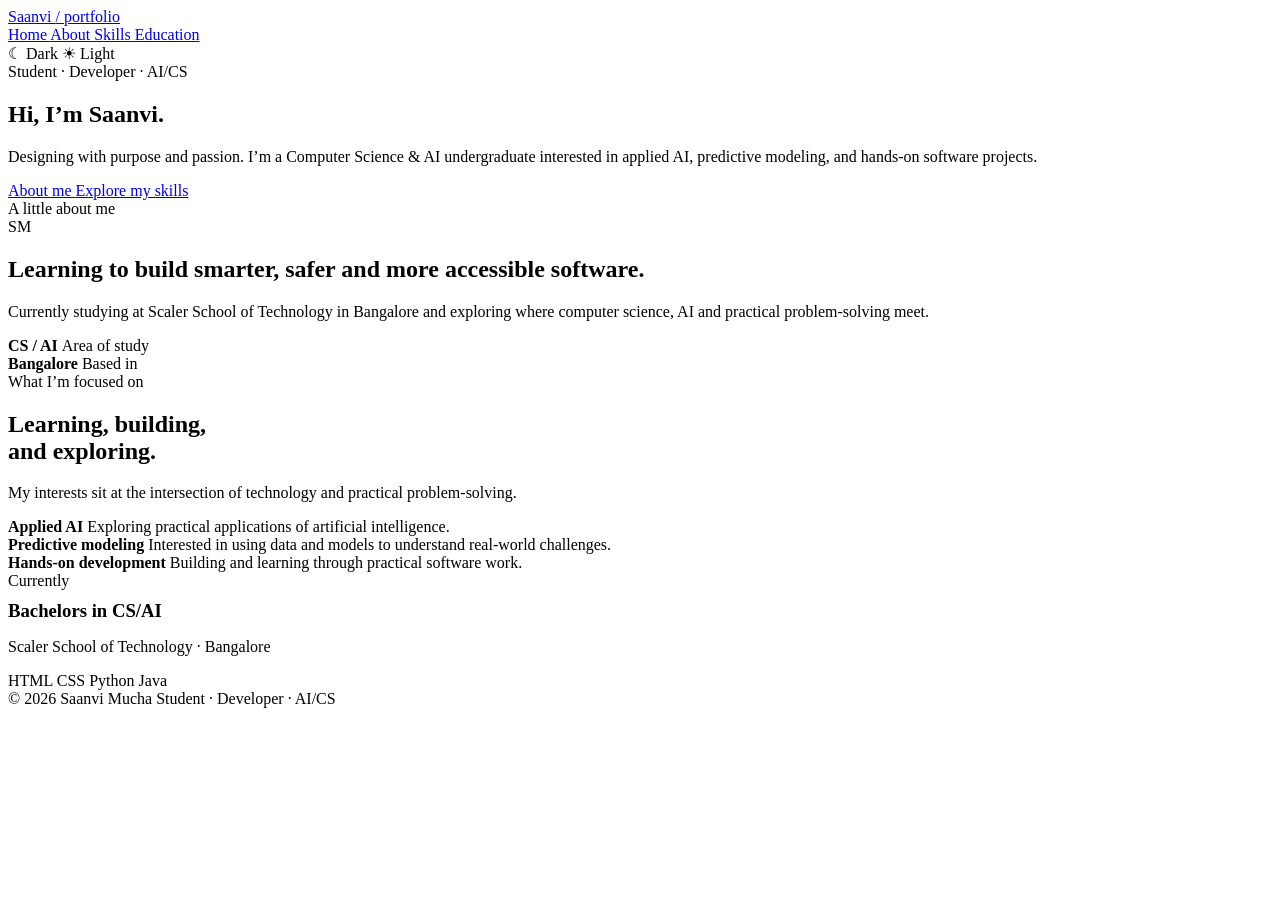
==== index.html @ 6f3a9a1b "Add files via upload" ====
<!DOCTYPE html>
<html lang="en">
    <head>
        <meta charset="utf-8"/>
        <meta content="width=device-width, initial-scale=1" name="viewport"/>
        <meta content="Saanvi Mucha — student, developer and AI/CS undergraduate portfolio." name="description"/>
        <title>
            Saanvi — Home
        </title>
        <link href="css/style.css" rel="stylesheet"/>
    </head>
    <body>
        <input hidden="" id="dark" type="checkbox"/>
        <div class="site">
            <header class="nav">
                <div class="container nav-inner">
                    <a class="logo" href="index.html">
                        Saanvi
                        <span>
                            / portfolio
                        </span>
                    </a>
                    <nav class="links">
                        <a class="active" href="index.html">
                            Home
                        </a>
                        <a href="about.html">
                            About
                        </a>
                        <a href="skills.html">
                            Skills
                        </a>
                        <a href="education.html">
                            Education
                        </a>
                    </nav>
                    <div class="theme-toggle">
                        <label for="dark">
                            <span class="dark">
                                ☾ Dark
                            </span>
                            <span class="light">
                                ☀ Light
                            </span>
                        </label>
                    </div>
                </div>
            </header>
            <main>
                <section class="hero">
                    <div class="container hero-inner">
                        <div>
                            <div class="eyebrow">
                                Student · Developer · AI/CS
                            </div>
                            <h1>
                                Hi, I’m
                                <span>
                                    Saanvi.
                                </span>
                            </h1>
                            <p class="lead">
                                Designing with purpose and passion. I’m a Computer Science &amp; AI undergraduate interested in applied AI, predictive modeling, and hands-on software projects.
                            </p>
                            <div class="actions">
                                <a class="btn primary" href="about.html">
                                    About me
                                </a>
                                <a class="btn" href="skills.html">
                                    Explore my skills
                                </a>
                            </div>
                        </div>
                        <div class="hero-card">
                            <div class="hero-card-top">
                                <span class="hero-card-label">
                                    A little about me
                                </span>
                                <div class="hero-mark">
                                    SM
                                </div>
                            </div>
                            <div class="hero-card-copy">
                                <h2>
                                    Learning to build smarter, safer and more accessible software.
                                </h2>
                                <p>
                                    Currently studying at Scaler School of Technology in Bangalore and exploring where computer science, AI and practical problem-solving meet.
                                </p>
                            </div>
                            <div class="hero-card-bottom">
                                <div class="hero-stat">
                                    <strong>
                                        CS / AI
                                    </strong>
                                    <span>
                                        Area of study
                                    </span>
                                </div>
                                <div class="hero-stat">
                                    <strong>
                                        Bangalore
                                    </strong>
                                    <span>
                                        Based in
                                    </span>
                                </div>
                            </div>
                        </div>
                    </div>
                </section>
                <section class="section">
                    <div class="container">
                        <div class="section-head">
                            <div>
                                <div class="section-kicker">
                                    What I’m focused on
                                </div>
                                <h2 class="section-title">
                                    Learning, building,
                                    <br/>
                                    and exploring.
                                </h2>
                            </div>
                            <p class="section-intro">
                                My interests sit at the intersection of technology and practical problem-solving.
                            </p>
                        </div>
                        <div class="home-intro">
                            <div class="card focus-list">
                                <div class="focus-item">
                                    <i class="focus-dot">
                                    </i>
                                    <div>
                                        <strong>
                                            Applied AI
                                        </strong>
                                        <span>
                                            Exploring practical applications of artificial intelligence.
                                        </span>
                                    </div>
                                </div>
                                <div class="focus-item">
                                    <i class="focus-dot">
                                    </i>
                                    <div>
                                        <strong>
                                            Predictive modeling
                                        </strong>
                                        <span>
                                            Interested in using data and models to understand real-world challenges.
                                        </span>
                                    </div>
                                </div>
                                <div class="focus-item">
                                    <i class="focus-dot">
                                    </i>
                                    <div>
                                        <strong>
                                            Hands-on development
                                        </strong>
                                        <span>
                                            Building and learning through practical software work.
                                        </span>
                                    </div>
                                </div>
                            </div>
                            <div class="card">
                                <div class="mini-label">
                                    Currently
                                </div>
                                <h3 style="margin:10px 0 8px">
                                    Bachelors in CS/AI
                                </h3>
                                <p>
                                    Scaler School of Technology · Bangalore
                                </p>
                                <div class="tags">
                                    <span class="tag">
                                        HTML
                                    </span>
                                    <span class="tag">
                                        CSS
                                    </span>
                                    <span class="tag">
                                        Python
                                    </span>
                                    <span class="tag">
                                        Java
                                    </span>
                                </div>
                            </div>
                        </div>
                    </div>
                </section>
            </main>
            <footer class="footer">
                <div class="container footer-inner">
                    <span>
                        © 2026 Saanvi Mucha
                    </span>
                    <span>
                        Student · Developer · AI/CS
                    </span>
                </div>
            </footer>
        </div>
    </body>
</html>
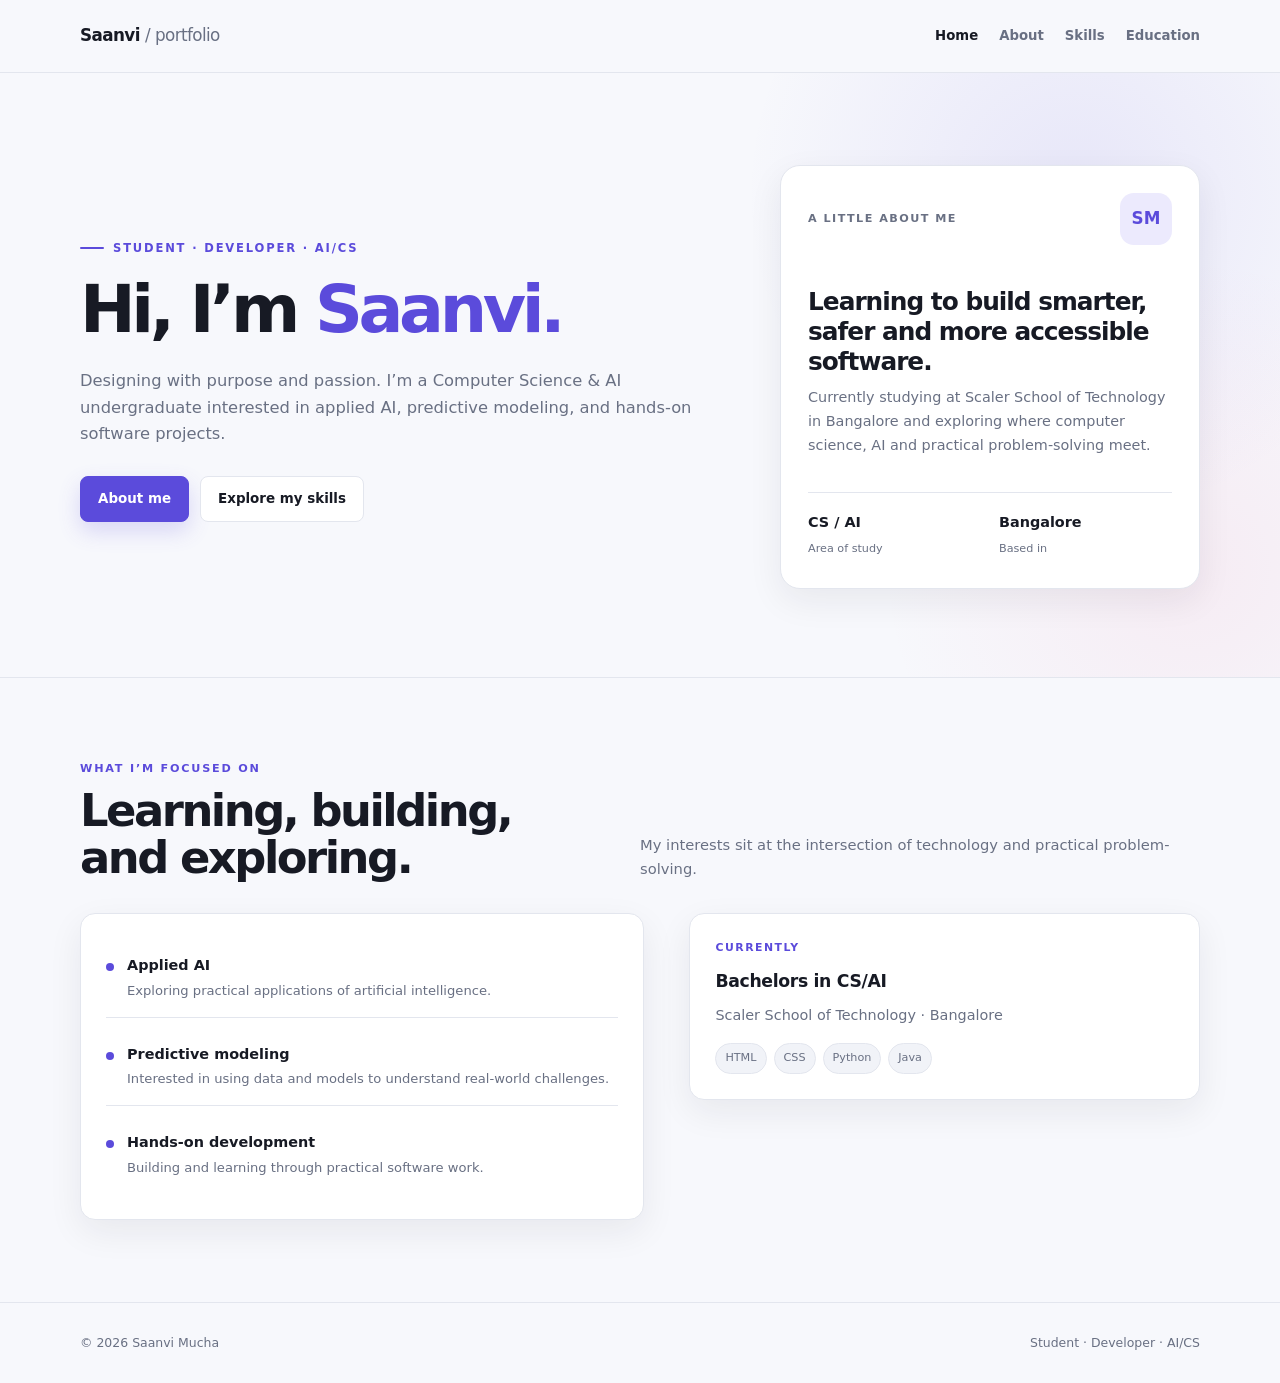
==== commit ec455d58: "Update index.html" ====
--- a/index.html
+++ b/index.html
@@ -7,11 +7,10 @@
         <title>
             Saanvi — Home
         </title>
-        <link href="css/style.css" rel="stylesheet"/>
+        <link href="style.css" rel="stylesheet"/>
     </head>
     <body>
-        <input hidden="" id="dark" type="checkbox"/>
-        <div class="site">
+       
             <header class="nav">
                 <div class="container nav-inner">
                     <a class="logo" href="index.html">
@@ -34,16 +33,7 @@
                             Education
                         </a>
                     </nav>
-                    <div class="theme-toggle">
-                        <label for="dark">
-                            <span class="dark">
-                                ☾ Dark
-                            </span>
-                            <span class="light">
-                                ☀ Light
-                            </span>
-                        </label>
-                    </div>
+                   
                 </div>
             </header>
             <main>
--- a/style.css
+++ b/style.css
@@ -0,0 +1,773 @@
+:root {
+    --bg:#f7f8fc;
+    --surface:#ffffff;
+    --surface-2:#f1f3f8;
+    --text:#171a24;
+    --muted:#697083;
+    --border:#e3e6ee;
+    --accent:#5b4bdb;
+    --accent-2:#e65b91;
+    --accent-3:#20a99d;
+    --accent-soft:#eceafd;
+    --shadow:0 12px 35px rgba(25,29,45,.07);
+}
+#dark:checked ~ .site {
+    --bg:#0d1018;
+    --surface:#151925;
+    --surface-2:#1e2331;
+    --text:#f5f6fb;
+    --muted:#a6adbf;
+    --border:#2c3242;
+    --accent:#9a8cff;
+    --accent-2:#f080ad;
+    --accent-3:#4dd2c5;
+    --accent-soft:#29264a;
+    --shadow:0 15px 40px rgba(0,0,0,.25);
+}
+* {
+    box-sizing:border-box;
+    margin:0;
+    padding:0;
+}
+html {
+    scroll-behavior:smooth;
+}
+body {
+    font-family:Inter,ui-sans-serif,system-ui,-apple-system,BlinkMacSystemFont,"Segoe UI",Arial,sans-serif;
+    background:var(--bg);
+    color:var(--text);
+    line-height:1.65;
+}
+a {
+    color:inherit;
+    text-decoration:none;
+}
+.site {
+    min-height:100vh;
+    background:var(--bg);
+    color:var(--text);
+}
+.container {
+    width:min(1120px,90%);
+    margin:auto;
+}
+/* NAVIGATION */ .nav {
+    position:sticky;
+    top:0;
+    z-index:30;
+    background:color-mix(in srgb,var(--bg) 92%,transparent);
+    backdrop-filter:blur(14px);
+    border-bottom:1px solid var(--border);
+}
+.nav-inner {
+    min-height:72px;
+    display:flex;
+    align-items:center;
+    justify-content:space-between;
+    gap:25px;
+}
+.logo {
+    font-size:1.05rem;
+    font-weight:800;
+    letter-spacing:-.035em;
+}
+.logo span {
+    font-weight:450;
+    color:var(--muted);
+}
+.links {
+    display:flex;
+    align-items:center;
+    gap:21px;
+}
+.links a {
+    font-size:.83rem;
+    color:var(--muted);
+    font-weight:650;
+}
+.links a:hover,.links a.active {
+    color:var(--text);
+}
+.theme-toggle {
+    position:relative;
+}
+.theme-toggle input {
+    position:absolute;
+    opacity:0;
+}
+.theme-toggle label {
+    cursor:pointer;
+    border:1px solid var(--border);
+    padding:7px 11px;
+    border-radius:999px;
+    font-size:.72rem;
+    font-weight:700;
+    background:var(--surface);
+}
+.theme-toggle .light {
+    display:none;
+}
+#dark:checked ~ .site .theme-toggle .dark {
+    display:none;
+}
+#dark:checked ~ .site .theme-toggle .light {
+    display:inline;
+}
+/* HOME */ .hero {
+    padding:92px 0 88px;
+    border-bottom:1px solid var(--border);
+    background: radial-gradient(circle at 84% 20%,rgba(91,75,219,.10),transparent 28%), radial-gradient(circle at 93% 82%,rgba(230,91,145,.08),transparent 24%);
+}
+.hero-inner {
+    display:grid;
+    grid-template-columns:1.2fr .8fr;
+    gap:70px;
+    align-items:center;
+}
+.eyebrow {
+    display:inline-flex;
+    align-items:center;
+    gap:9px;
+    color:var(--accent);
+    font-size:.72rem;
+    text-transform:uppercase;
+    letter-spacing:.16em;
+    font-weight:850;
+    margin-bottom:18px;
+}
+.eyebrow:before {
+    content:"";
+    width:24px;
+    height:2px;
+    background:var(--accent);
+    border-radius:5px;
+}
+h1 {
+    font-size:clamp(2.8rem,5.2vw,5rem);
+    line-height:1.02;
+    letter-spacing:-.065em;
+    font-weight:780;
+    max-width:720px;
+}
+.hero h1 span {
+    color:var(--accent);
+}
+.lead {
+    font-size:1.02rem;
+    color:var(--muted);
+    max-width:650px;
+    margin:24px 0 28px;
+}
+.actions {
+    display:flex;
+    gap:11px;
+    flex-wrap:wrap;
+}
+.btn {
+    display:inline-block;
+    padding:11px 17px;
+    border:1px solid var(--border);
+    border-radius:8px;
+    font-size:.84rem;
+    font-weight:750;
+    background:var(--surface);
+}
+.btn.primary {
+    color:#fff;
+    background:var(--accent);
+    border-color:var(--accent);
+    box-shadow:0 9px 22px rgba(91,75,219,.20);
+}
+.btn:hover {
+    border-color:var(--accent);
+}
+/* PROFESSIONAL HERO CARD */ .hero-card {
+    background:var(--surface);
+    border:1px solid var(--border);
+    border-radius:20px;
+    padding:27px;
+    box-shadow:var(--shadow);
+}
+.hero-card-top {
+    display:flex;
+    justify-content:space-between;
+    align-items:center;
+    margin-bottom:42px;
+}
+.hero-card-label {
+    font-size:.7rem;
+    text-transform:uppercase;
+    letter-spacing:.13em;
+    color:var(--muted);
+    font-weight:750;
+}
+.hero-mark {
+    width:52px;
+    height:52px;
+    border-radius:14px;
+    background:var(--accent-soft);
+    color:var(--accent);
+    display:grid;
+    place-items:center;
+    font-size:1.05rem;
+    font-weight:850;
+}
+.hero-card-copy h2 {
+    font-size:1.55rem;
+    line-height:1.2;
+    letter-spacing:-.04em;
+    margin-bottom:10px;
+}
+.hero-card-copy p {
+    font-size:.9rem;
+    color:var(--muted);
+}
+.hero-card-bottom {
+    display:grid;
+    grid-template-columns:1fr 1fr;
+    gap:18px;
+    margin-top:34px;
+    padding-top:18px;
+    border-top:1px solid var(--border);
+}
+.hero-stat strong {
+    display:block;
+    font-size:.9rem;
+}
+.hero-stat span {
+    font-size:.7rem;
+    color:var(--muted);
+}
+/* SECTIONS */ .section {
+    padding:82px 0;
+}
+.section-head {
+    display:flex;
+    justify-content:space-between;
+    align-items:end;
+    gap:35px;
+    margin-bottom:32px;
+}
+.section-kicker {
+    color:var(--accent);
+    font-size:.7rem;
+    text-transform:uppercase;
+    letter-spacing:.16em;
+    font-weight:850;
+    margin-bottom:9px;
+}
+.section-title {
+    font-size:clamp(2rem,3.5vw,3rem);
+    line-height:1.05;
+    letter-spacing:-.055em;
+}
+.section-intro {
+    max-width:560px;
+    color:var(--muted);
+    font-size:.92rem;
+}
+.grid {
+    display:grid;
+    gap:18px;
+}
+.grid-2 {
+    grid-template-columns:repeat(2,1fr);
+}
+.grid-3 {
+    grid-template-columns:repeat(3,1fr);
+}
+.card {
+    background:var(--surface);
+    border:1px solid var(--border);
+    border-radius:15px;
+    padding:25px;
+    box-shadow:var(--shadow);
+}
+.card h3 {
+    font-size:1.08rem;
+    letter-spacing:-.02em;
+    margin-bottom:7px;
+}
+.card p {
+    color:var(--muted);
+    font-size:.9rem;
+}
+.number {
+    font-size:.7rem;
+    color:var(--accent);
+    font-weight:850;
+    margin-bottom:25px;
+}
+.tags {
+    display:flex;
+    gap:7px;
+    flex-wrap:wrap;
+    margin-top:16px;
+}
+.tag {
+    font-size:.7rem;
+    color:var(--muted);
+    border:1px solid var(--border);
+    padding:5px 9px;
+    border-radius:999px;
+    background:var(--surface-2);
+}
+/* INNER PAGES */ .page-hero {
+    padding:72px 0 48px;
+    border-bottom:1px solid var(--border);
+    background:radial-gradient(circle at 85% 30%,rgba(91,75,219,.08),transparent 28%);
+}
+.page-hero h1 {
+    font-size:clamp(2.6rem,5vw,4.3rem);
+}
+.about-layout {
+    display:grid;
+    grid-template-columns:1.25fr .75fr;
+    gap:55px;
+    align-items:start;
+}
+.about-copy p {
+    color:var(--muted);
+    font-size:1rem;
+    margin-bottom:17px;
+}
+.profile-placeholder {
+    min-height:320px;
+    border:1px solid var(--border);
+    border-radius:18px;
+    display:grid;
+    place-items:center;
+    text-align:center;
+    color:var(--muted);
+    background:linear-gradient(135deg,var(--surface-2),var(--accent-soft));
+}
+.skill {
+    margin-bottom:20px;
+}
+.skill-top {
+    display:flex;
+    justify-content:space-between;
+    margin-bottom:7px;
+}
+.skill-top span:last-child {
+    color:var(--muted);
+    font-size:.75rem;
+}
+.bar {
+    height:7px;
+    background:var(--surface-2);
+    border-radius:20px;
+    overflow:hidden;
+}
+.fill {
+    height:100%;
+    background:linear-gradient(90deg,var(--accent),var(--accent-2));
+    width:75%;
+}
+.timeline {
+    border-left:1px solid var(--border);
+    padding-left:25px;
+}
+.timeline-item {
+    position:relative;
+    padding-bottom:32px;
+}
+.timeline-item:before {
+    content:"";
+    position:absolute;
+    width:8px;
+    height:8px;
+    border-radius:50%;
+    background:var(--accent);
+    left:-30px;
+    top:8px;
+}
+.timeline-date {
+    font-size:.7rem;
+    color:var(--accent);
+    font-weight:800;
+    letter-spacing:.1em;
+    text-transform:uppercase;
+}
+.project-card {
+    min-height:250px;
+}
+.project-image {
+    height:125px;
+    border:1px dashed var(--border);
+    border-radius:10px;
+    display:grid;
+    place-items:center;
+    color:var(--muted);
+    background:var(--surface-2);
+    margin-bottom:18px;
+}
+.post-meta {
+    font-size:.7rem;
+    color:var(--accent);
+    margin-bottom:8px;
+    font-weight:800;
+}
+.contact-list {
+    display:grid;
+    gap:10px;
+}
+.contact-item {
+    padding:17px;
+    border:1px solid var(--border);
+    border-radius:12px;
+    background:var(--surface);
+}
+.contact-item small {
+    display:block;
+    color:var(--accent);
+    font-size:.68rem;
+    text-transform:uppercase;
+    letter-spacing:.12em;
+    font-weight:800;
+}
+.form {
+    display:grid;
+    gap:14px;
+}
+label {
+    font-size:.8rem;
+    font-weight:750;
+}
+input,textarea {
+    width:100%;
+    margin-top:6px;
+    background:var(--surface);
+    color:var(--text);
+    border:1px solid var(--border);
+    border-radius:7px;
+    padding:11px;
+    font:inherit;
+}
+input:focus,textarea:focus {
+    outline:2px solid var(--accent-soft);
+    border-color:var(--accent);
+}
+textarea {
+    min-height:145px;
+    resize:vertical;
+}
+.notice {
+    padding:14px 17px;
+    border:1px solid var(--border);
+    background:var(--surface-2);
+    border-radius:10px;
+    color:var(--muted);
+}
+.footer {
+    border-top:1px solid var(--border);
+    padding:30px 0;
+    color:var(--muted);
+    font-size:.78rem;
+}
+.footer-inner {
+    display:flex;
+    justify-content:space-between;
+    gap:20px;
+    flex-wrap:wrap;
+}
+@media(max-width:800px) {
+    .links {
+        gap:11px;
+    }
+    .links a:nth-child(n+5) {
+        display:none;
+    }
+    .hero {
+        padding:70px 0;
+    }
+    .hero-inner,.about-layout,.grid-2,.grid-3 {
+        grid-template-columns:1fr;
+    }
+    .hero-inner {
+        gap:42px;
+    }
+    .section {
+        padding:62px 0;
+    }
+    .section-head {
+        display:block;
+    }
+    .section-intro {
+        margin-top:12px;
+    }
+    .nav-inner {
+        min-height:65px;
+    }
+}
+/* Portfolio polish */ .home-intro {
+    display:grid;
+    grid-template-columns:1.05fr .95fr;
+    gap:45px;
+    align-items:start;
+}
+.focus-list {
+    display:grid;
+    gap:10px;
+}
+.focus-item {
+    display:flex;
+    gap:13px;
+    align-items:flex-start;
+    padding:15px 0;
+    border-bottom:1px solid var(--border);
+}
+.focus-item:last-child {
+    border-bottom:0;
+}
+.focus-dot {
+    width:8px;
+    height:8px;
+    border-radius:50%;
+    background:var(--accent);
+    margin-top:9px;
+    flex:none;
+}
+.focus-item strong {
+    display:block;
+    font-size:.9rem;
+}
+.focus-item span {
+    display:block;
+    color:var(--muted);
+    font-size:.82rem;
+    margin-top:2px;
+}
+.mini-label {
+    font-size:.68rem;
+    text-transform:uppercase;
+    letter-spacing:.14em;
+    color:var(--accent);
+    font-weight:850;
+}
+.about-highlights {
+    display:grid;
+    grid-template-columns:repeat(3,1fr);
+    gap:12px;
+    margin-top:30px;
+}
+.highlight {
+    padding:18px;
+    border:1px solid var(--border);
+    border-radius:12px;
+    background:var(--surface);
+}
+.highlight strong {
+    display:block;
+    font-size:.9rem;
+    margin-bottom:4px;
+}
+.highlight span {
+    color:var(--muted);
+    font-size:.78rem;
+}
+.skill-group {
+    margin-bottom:30px;
+}
+.skill-group h3 {
+    font-size:1rem;
+    margin-bottom:15px;
+}
+.skill-pills {
+    display:flex;
+    gap:9px;
+    flex-wrap:wrap;
+}
+.skill-pill {
+    padding:9px 13px;
+    border:1px solid var(--border);
+    background:var(--surface);
+    border-radius:9px;
+    font-size:.82rem;
+    font-weight:700;
+}
+.edu-main {
+    position:relative;
+    padding-left:30px;
+    border-left:2px solid var(--border);
+}
+.edu-main:before {
+    content:"";
+    position:absolute;
+    left:-6px;
+    top:2px;
+    width:10px;
+    height:10px;
+    border-radius:50%;
+    background:var(--accent);
+}
+.edu-date {
+    font-size:.72rem;
+    color:var(--accent);
+    font-weight:850;
+    letter-spacing:.1em;
+    text-transform:uppercase;
+}
+.edu-main h2 {
+    font-size:1.55rem;
+    letter-spacing:-.035em;
+    margin:8px 0 4px;
+}
+.edu-main .school {
+    color:var(--muted);
+    font-size:.92rem;
+}
+.cert-list {
+    display:grid;
+    gap:11px;
+    margin-top:16px;
+}
+.cert {
+    padding:13px 14px;
+    border:1px solid var(--border);
+    border-radius:10px;
+    background:var(--surface);
+}
+.cert strong {
+    font-size:.82rem;
+}
+.resume-head {
+    display:flex;
+    justify-content:space-between;
+    gap:25px;
+    align-items:start;
+    padding-bottom:25px;
+    margin-bottom:25px;
+    border-bottom:1px solid var(--border);
+}
+.resume-head h2 {
+    font-size:1.8rem;
+    letter-spacing:-.04em;
+}
+.resume-meta {
+    color:var(--muted);
+    font-size:.82rem;
+    text-align:right;
+}
+.resume-section {
+    padding:19px 0;
+    border-bottom:1px solid var(--border);
+}
+.resume-section:last-child {
+    border-bottom:0;
+}
+.resume-section h3 {
+    font-size:.7rem;
+    color:var(--accent);
+    text-transform:uppercase;
+    letter-spacing:.14em;
+    margin-bottom:9px;
+}
+.resume-section p {
+    color:var(--muted);
+    font-size:.88rem;
+}
+.blog-card {
+    display:flex;
+    flex-direction:column;
+    height:100%;
+}
+.blog-card .read {
+    margin-top:auto;
+    padding-top:20px;
+    color:var(--accent);
+    font-size:.8rem;
+    font-weight:800;
+}
+.contact-intro {
+    max-width:620px;
+    color:var(--muted);
+    margin-bottom:28px;
+}
+@media(max-width:800px) {
+    .home-intro,.about-highlights {
+        grid-template-columns:1fr;
+    }
+    .resume-head {
+        display:block;
+    }
+    .resume-meta {
+        text-align:left;
+        margin-top:10px;
+    }
+}
+/* Education additions */ .education-list {
+    display:grid;
+    gap:1rem;
+    margin-top:1.5rem;
+}
+.education-card {
+    display:grid;
+    grid-template-columns:minmax(90px,140px) 1fr;
+    gap:1.25rem;
+    align-items:start;
+    padding:1.25rem 1.4rem;
+    border:1px solid rgba(91,75,219,.16);
+    border-radius:16px;
+    background:rgba(255,255,255,.7);
+    box-shadow:0 8px 24px rgba(20,24,40,.05);
+}
+.education-card h3 {
+    margin:.1rem 0 .35rem;
+}
+.education-card p {
+    margin:0;
+    opacity:.78;
+}
+.education-year {
+    font-weight:700;
+    color:#5b4bdb;
+}
+.education-status {
+    display:inline-block;
+    margin-top:.65rem;
+    padding:.28rem .65rem;
+    border-radius:999px;
+    background:rgba(32,169,157,.12);
+    color:#168579;
+    font-size:.82rem;
+    font-weight:600;
+}
+@media (max-width:600px) {
+    .education-card {
+        grid-template-columns:1fr;
+        gap:.5rem;
+    }
+}
+.hero-photo {
+    width:82px;
+    height:82px;
+    border-radius:14px;
+    overflow:hidden;
+    border:1px solid var(--border);
+    flex:0 0 auto;
+    background:var(--surface-2);
+}
+.hero-photo img {
+    width:100%;
+    height:100%;
+    display:block;
+    object-fit:cover;
+    object-position:center top;
+}
+@media (max-width:600px) {
+    .hero-photo {
+        width:68px;
+        height:68px;
+    }
+}
+.profile-placeholder {
+    overflow:hidden;
+}
+.profile-placeholder img {
+    width:100%;
+    height:320px;
+    display:block;
+    object-fit:cover;
+    object-position:center top;
+}
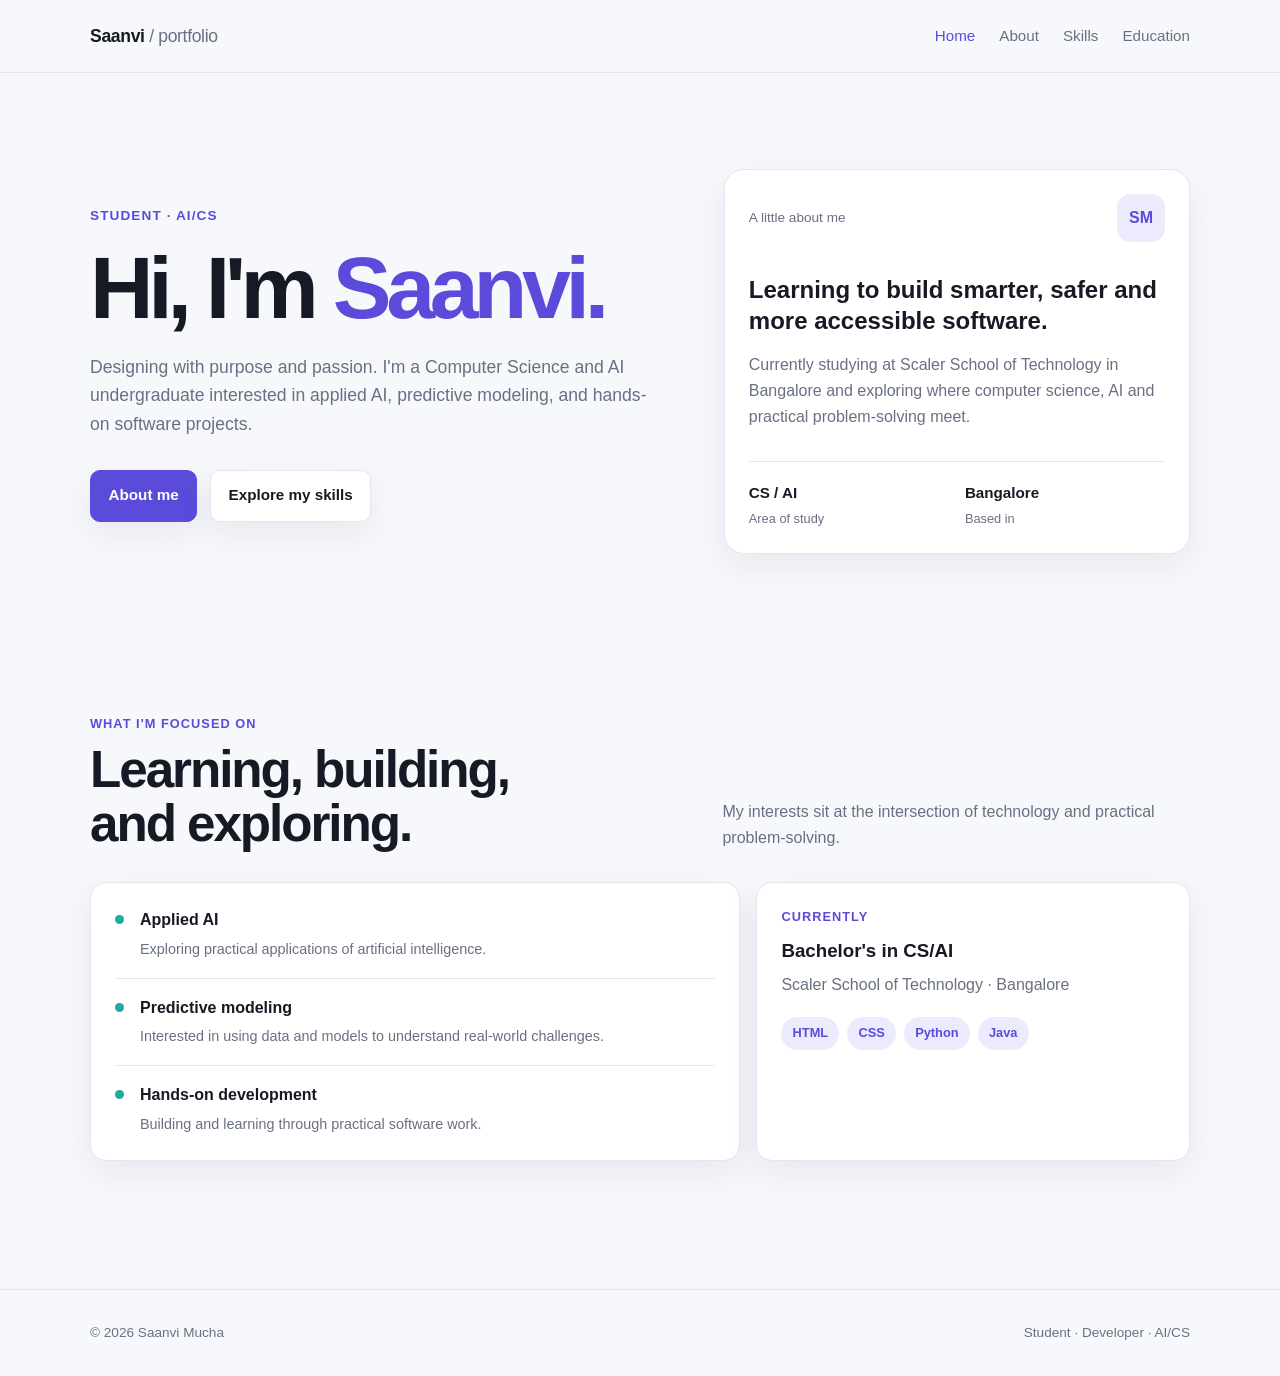
==== commit 66ad36d3: "Add files via upload" ====
--- a/index.html
+++ b/index.html
@@ -1,199 +1,254 @@
-<!DOCTYPE html>
-<html lang="en">
-    <head>
-        <meta charset="utf-8"/>
-        <meta content="width=device-width, initial-scale=1" name="viewport"/>
-        <meta content="Saanvi Mucha — student, developer and AI/CS undergraduate portfolio." name="description"/>
-        <title>
-            Saanvi — Home
-        </title>
-        <link href="style.css" rel="stylesheet"/>
-    </head>
-    <body>
-       
-            <header class="nav">
-                <div class="container nav-inner">
-                    <a class="logo" href="index.html">
-                        Saanvi
-                        <span>
-                            / portfolio
-                        </span>
-                    </a>
-                    <nav class="links">
-                        <a class="active" href="index.html">
-                            Home
-                        </a>
-                        <a href="about.html">
-                            About
-                        </a>
-                        <a href="skills.html">
-                            Skills
-                        </a>
-                        <a href="education.html">
-                            Education
-                        </a>
-                    </nav>
-                   
-                </div>
-            </header>
-            <main>
-                <section class="hero">
-                    <div class="container hero-inner">
-                        <div>
-                            <div class="eyebrow">
-                                Student · Developer · AI/CS
-                            </div>
-                            <h1>
-                                Hi, I’m
-                                <span>
-                                    Saanvi.
-                                </span>
-                            </h1>
-                            <p class="lead">
-                                Designing with purpose and passion. I’m a Computer Science &amp; AI undergraduate interested in applied AI, predictive modeling, and hands-on software projects.
-                            </p>
-                            <div class="actions">
-                                <a class="btn primary" href="about.html">
-                                    About me
-                                </a>
-                                <a class="btn" href="skills.html">
-                                    Explore my skills
-                                </a>
-                            </div>
-                        </div>
-                        <div class="hero-card">
-                            <div class="hero-card-top">
-                                <span class="hero-card-label">
-                                    A little about me
-                                </span>
-                                <div class="hero-mark">
-                                    SM
-                                </div>
-                            </div>
-                            <div class="hero-card-copy">
-                                <h2>
-                                    Learning to build smarter, safer and more accessible software.
-                                </h2>
-                                <p>
-                                    Currently studying at Scaler School of Technology in Bangalore and exploring where computer science, AI and practical problem-solving meet.
-                                </p>
-                            </div>
-                            <div class="hero-card-bottom">
-                                <div class="hero-stat">
-                                    <strong>
-                                        CS / AI
-                                    </strong>
-                                    <span>
-                                        Area of study
-                                    </span>
-                                </div>
-                                <div class="hero-stat">
-                                    <strong>
-                                        Bangalore
-                                    </strong>
-                                    <span>
-                                        Based in
-                                    </span>
-                                </div>
-                            </div>
-                        </div>
-                    </div>
-                </section>
-                <section class="section">
-                    <div class="container">
-                        <div class="section-head">
-                            <div>
-                                <div class="section-kicker">
-                                    What I’m focused on
-                                </div>
-                                <h2 class="section-title">
-                                    Learning, building,
-                                    <br/>
-                                    and exploring.
-                                </h2>
-                            </div>
-                            <p class="section-intro">
-                                My interests sit at the intersection of technology and practical problem-solving.
-                            </p>
-                        </div>
-                        <div class="home-intro">
-                            <div class="card focus-list">
-                                <div class="focus-item">
-                                    <i class="focus-dot">
-                                    </i>
-                                    <div>
-                                        <strong>
-                                            Applied AI
-                                        </strong>
-                                        <span>
-                                            Exploring practical applications of artificial intelligence.
-                                        </span>
-                                    </div>
-                                </div>
-                                <div class="focus-item">
-                                    <i class="focus-dot">
-                                    </i>
-                                    <div>
-                                        <strong>
-                                            Predictive modeling
-                                        </strong>
-                                        <span>
-                                            Interested in using data and models to understand real-world challenges.
-                                        </span>
-                                    </div>
-                                </div>
-                                <div class="focus-item">
-                                    <i class="focus-dot">
-                                    </i>
-                                    <div>
-                                        <strong>
-                                            Hands-on development
-                                        </strong>
-                                        <span>
-                                            Building and learning through practical software work.
-                                        </span>
-                                    </div>
-                                </div>
-                            </div>
-                            <div class="card">
-                                <div class="mini-label">
-                                    Currently
-                                </div>
-                                <h3 style="margin:10px 0 8px">
-                                    Bachelors in CS/AI
-                                </h3>
-                                <p>
-                                    Scaler School of Technology · Bangalore
-                                </p>
-                                <div class="tags">
-                                    <span class="tag">
-                                        HTML
-                                    </span>
-                                    <span class="tag">
-                                        CSS
-                                    </span>
-                                    <span class="tag">
-                                        Python
-                                    </span>
-                                    <span class="tag">
-                                        Java
-                                    </span>
-                                </div>
-                            </div>
-                        </div>
-                    </div>
-                </section>
-            </main>
-            <footer class="footer">
-                <div class="container footer-inner">
-                    <span>
-                        © 2026 Saanvi Mucha
-                    </span>
-                    <span>
-                        Student · Developer · AI/CS
-                    </span>
-                </div>
-            </footer>
-        </div>
-    </body>
-</html>
+<!DOCTYPE html>
+<html lang="en">
+
+<head>
+    <meta charset="UTF-8">
+    <meta name="viewport" content="width=device-width, initial-scale=1.0">
+
+    <meta name="description"
+        content="Saanvi Mucha - student, developer and AI/CS undergraduate portfolio.">
+
+    <title>Saanvi - Home</title>
+
+    <link rel="stylesheet" href="style.css">
+</head>
+
+<body>
+        <header class="navbar">
+
+            <div class="container nav-content">
+
+                <a class="logo" href="index.html">
+                    Saanvi <span>/ portfolio</span>
+                </a>
+
+                <nav class="nav-links">
+                    <a class="active" href="index.html">Home</a>
+                    <a href="about.html">About</a>
+                    <a href="skills.html">Skills</a>
+                    <a href="education.html">Education</a>
+                </nav>
+
+            </div>
+
+        </header>
+
+        <main>
+
+            <section class="intro">
+
+                <div class="container intro-content">
+
+                    <div class="intro-text">
+
+                        <div class="eyebrow">
+                            Student · AI/CS
+                        </div>
+
+                        <h1>
+                            Hi, I'm <span>Saanvi.</span>
+                        </h1>
+
+                        <p class="lead">
+                            Designing with purpose and passion. I'm a Computer Science
+                            and AI undergraduate interested in applied AI,
+                            predictive modeling, and hands-on software projects.
+                        </p>
+
+                        <div class="actions">
+
+                            <a class="btn primary" href="about.html">
+                                About me
+                            </a>
+
+                            <a class="btn" href="skills.html">
+                                Explore my skills
+                            </a>
+
+                        </div>
+
+                    </div>
+
+                    <div class="intro-card">
+
+                        <div class="card-top">
+
+                            <span class="card-label">
+                                A little about me
+                            </span>
+
+                            <div class="initials">
+                                SM
+                            </div>
+
+                        </div>
+
+                        <div class="card-content">
+
+                            <h2>
+                                Learning to build smarter, safer and more accessible software.
+                            </h2>
+
+                            <p>
+                                Currently studying at Scaler School of Technology in Bangalore
+                                and exploring where computer science, AI and practical
+                                problem-solving meet.
+                            </p>
+
+                        </div>
+
+                        <div class="card-info">
+
+                            <div class="info-item">
+                                <strong>CS / AI</strong>
+                                <span>Area of study</span>
+                            </div>
+
+                            <div class="info-item">
+                                <strong>Bangalore</strong>
+                                <span>Based in</span>
+                            </div>
+
+                        </div>
+
+                    </div>
+
+                </div>
+
+            </section>
+
+
+            <section class="section">
+
+                <div class="container">
+
+                    <div class="section-header">
+
+                        <div>
+
+                            <div class="small-heading">
+                                What I'm focused on
+                            </div>
+
+                            <h2 class="section-heading">
+                                Learning, building,<br>
+                                and exploring.
+                            </h2>
+
+                        </div>
+
+                        <p class="section-description">
+                            My interests sit at the intersection of technology
+                            and practical problem-solving.
+                        </p>
+
+                    </div>
+
+
+                    <div class="home-content">
+
+                        <div class="card interest-list">
+
+                            <div class="interest-item">
+
+                                <i class="interest-dot"></i>
+
+                                <div>
+                                    <strong>Applied AI</strong>
+
+                                    <span>
+                                        Exploring practical applications of artificial intelligence.
+                                    </span>
+                                </div>
+
+                            </div>
+
+
+                            <div class="interest-item">
+
+                                <i class="interest-dot"></i>
+
+                                <div>
+                                    <strong>Predictive modeling</strong>
+
+                                    <span>
+                                        Interested in using data and models to understand
+                                        real-world challenges.
+                                    </span>
+                                </div>
+
+                            </div>
+
+
+                            <div class="interest-item">
+
+                                <i class="interest-dot"></i>
+
+                                <div>
+                                    <strong>Hands-on development</strong>
+
+                                    <span>
+                                        Building and learning through practical software work.
+                                    </span>
+                                </div>
+
+                            </div>
+
+                        </div>
+
+
+                        <div class="card">
+
+                            <div class="small-label">
+                                Currently
+                            </div>
+
+                            <h3 class="current-heading">
+                                Bachelor's in CS/AI
+                            </h3>
+
+                            <p>
+                                Scaler School of Technology · Bangalore
+                            </p>
+
+                            <div class="skill-tags">
+
+                                <span class="skill-tag">HTML</span>
+                                <span class="skill-tag">CSS</span>
+                                <span class="skill-tag">Python</span>
+                                <span class="skill-tag">Java</span>
+
+                            </div>
+
+                        </div>
+
+                    </div>
+
+                </div>
+
+            </section>
+
+        </main>
+
+
+        <footer class="footer">
+
+            <div class="container footer-content">
+
+                <span>
+                    © 2026 Saanvi Mucha
+                </span>
+
+                <span>
+                    Student · Developer · AI/CS
+                </span>
+
+            </div>
+
+        </footer>
+
+    </div>
+
+</body>
+
+</html>
--- a/style.css
+++ b/style.css
@@ -1,773 +1,806 @@
-:root {
-    --bg:#f7f8fc;
-    --surface:#ffffff;
-    --surface-2:#f1f3f8;
-    --text:#171a24;
-    --muted:#697083;
-    --border:#e3e6ee;
-    --accent:#5b4bdb;
-    --accent-2:#e65b91;
-    --accent-3:#20a99d;
-    --accent-soft:#eceafd;
-    --shadow:0 12px 35px rgba(25,29,45,.07);
-}
-#dark:checked ~ .site {
-    --bg:#0d1018;
-    --surface:#151925;
-    --surface-2:#1e2331;
-    --text:#f5f6fb;
-    --muted:#a6adbf;
-    --border:#2c3242;
-    --accent:#9a8cff;
-    --accent-2:#f080ad;
-    --accent-3:#4dd2c5;
-    --accent-soft:#29264a;
-    --shadow:0 15px 40px rgba(0,0,0,.25);
-}
-* {
-    box-sizing:border-box;
-    margin:0;
-    padding:0;
-}
-html {
-    scroll-behavior:smooth;
-}
-body {
-    font-family:Inter,ui-sans-serif,system-ui,-apple-system,BlinkMacSystemFont,"Segoe UI",Arial,sans-serif;
-    background:var(--bg);
-    color:var(--text);
-    line-height:1.65;
-}
-a {
-    color:inherit;
-    text-decoration:none;
-}
-.site {
-    min-height:100vh;
-    background:var(--bg);
-    color:var(--text);
-}
-.container {
-    width:min(1120px,90%);
-    margin:auto;
-}
-/* NAVIGATION */ .nav {
-    position:sticky;
-    top:0;
-    z-index:30;
-    background:color-mix(in srgb,var(--bg) 92%,transparent);
-    backdrop-filter:blur(14px);
-    border-bottom:1px solid var(--border);
-}
-.nav-inner {
-    min-height:72px;
-    display:flex;
-    align-items:center;
-    justify-content:space-between;
-    gap:25px;
-}
-.logo {
-    font-size:1.05rem;
-    font-weight:800;
-    letter-spacing:-.035em;
-}
-.logo span {
-    font-weight:450;
-    color:var(--muted);
-}
-.links {
-    display:flex;
-    align-items:center;
-    gap:21px;
-}
-.links a {
-    font-size:.83rem;
-    color:var(--muted);
-    font-weight:650;
-}
-.links a:hover,.links a.active {
-    color:var(--text);
-}
-.theme-toggle {
-    position:relative;
-}
-.theme-toggle input {
-    position:absolute;
-    opacity:0;
-}
-.theme-toggle label {
-    cursor:pointer;
-    border:1px solid var(--border);
-    padding:7px 11px;
-    border-radius:999px;
-    font-size:.72rem;
-    font-weight:700;
-    background:var(--surface);
-}
-.theme-toggle .light {
-    display:none;
-}
-#dark:checked ~ .site .theme-toggle .dark {
-    display:none;
-}
-#dark:checked ~ .site .theme-toggle .light {
-    display:inline;
-}
-/* HOME */ .hero {
-    padding:92px 0 88px;
-    border-bottom:1px solid var(--border);
-    background: radial-gradient(circle at 84% 20%,rgba(91,75,219,.10),transparent 28%), radial-gradient(circle at 93% 82%,rgba(230,91,145,.08),transparent 24%);
-}
-.hero-inner {
-    display:grid;
-    grid-template-columns:1.2fr .8fr;
-    gap:70px;
-    align-items:center;
-}
-.eyebrow {
-    display:inline-flex;
-    align-items:center;
-    gap:9px;
-    color:var(--accent);
-    font-size:.72rem;
-    text-transform:uppercase;
-    letter-spacing:.16em;
-    font-weight:850;
-    margin-bottom:18px;
-}
-.eyebrow:before {
-    content:"";
-    width:24px;
-    height:2px;
-    background:var(--accent);
-    border-radius:5px;
-}
-h1 {
-    font-size:clamp(2.8rem,5.2vw,5rem);
-    line-height:1.02;
-    letter-spacing:-.065em;
-    font-weight:780;
-    max-width:720px;
-}
-.hero h1 span {
-    color:var(--accent);
-}
-.lead {
-    font-size:1.02rem;
-    color:var(--muted);
-    max-width:650px;
-    margin:24px 0 28px;
-}
-.actions {
-    display:flex;
-    gap:11px;
-    flex-wrap:wrap;
-}
-.btn {
-    display:inline-block;
-    padding:11px 17px;
-    border:1px solid var(--border);
-    border-radius:8px;
-    font-size:.84rem;
-    font-weight:750;
-    background:var(--surface);
-}
-.btn.primary {
-    color:#fff;
-    background:var(--accent);
-    border-color:var(--accent);
-    box-shadow:0 9px 22px rgba(91,75,219,.20);
-}
-.btn:hover {
-    border-color:var(--accent);
-}
-/* PROFESSIONAL HERO CARD */ .hero-card {
-    background:var(--surface);
-    border:1px solid var(--border);
-    border-radius:20px;
-    padding:27px;
-    box-shadow:var(--shadow);
-}
-.hero-card-top {
-    display:flex;
-    justify-content:space-between;
-    align-items:center;
-    margin-bottom:42px;
-}
-.hero-card-label {
-    font-size:.7rem;
-    text-transform:uppercase;
-    letter-spacing:.13em;
-    color:var(--muted);
-    font-weight:750;
-}
-.hero-mark {
-    width:52px;
-    height:52px;
-    border-radius:14px;
-    background:var(--accent-soft);
-    color:var(--accent);
-    display:grid;
-    place-items:center;
-    font-size:1.05rem;
-    font-weight:850;
-}
-.hero-card-copy h2 {
-    font-size:1.55rem;
-    line-height:1.2;
-    letter-spacing:-.04em;
-    margin-bottom:10px;
-}
-.hero-card-copy p {
-    font-size:.9rem;
-    color:var(--muted);
-}
-.hero-card-bottom {
-    display:grid;
-    grid-template-columns:1fr 1fr;
-    gap:18px;
-    margin-top:34px;
-    padding-top:18px;
-    border-top:1px solid var(--border);
-}
-.hero-stat strong {
-    display:block;
-    font-size:.9rem;
-}
-.hero-stat span {
-    font-size:.7rem;
-    color:var(--muted);
-}
-/* SECTIONS */ .section {
-    padding:82px 0;
-}
-.section-head {
-    display:flex;
-    justify-content:space-between;
-    align-items:end;
-    gap:35px;
-    margin-bottom:32px;
-}
-.section-kicker {
-    color:var(--accent);
-    font-size:.7rem;
-    text-transform:uppercase;
-    letter-spacing:.16em;
-    font-weight:850;
-    margin-bottom:9px;
-}
-.section-title {
-    font-size:clamp(2rem,3.5vw,3rem);
-    line-height:1.05;
-    letter-spacing:-.055em;
-}
-.section-intro {
-    max-width:560px;
-    color:var(--muted);
-    font-size:.92rem;
-}
-.grid {
-    display:grid;
-    gap:18px;
-}
-.grid-2 {
-    grid-template-columns:repeat(2,1fr);
-}
-.grid-3 {
-    grid-template-columns:repeat(3,1fr);
-}
-.card {
-    background:var(--surface);
-    border:1px solid var(--border);
-    border-radius:15px;
-    padding:25px;
-    box-shadow:var(--shadow);
-}
-.card h3 {
-    font-size:1.08rem;
-    letter-spacing:-.02em;
-    margin-bottom:7px;
-}
-.card p {
-    color:var(--muted);
-    font-size:.9rem;
-}
-.number {
-    font-size:.7rem;
-    color:var(--accent);
-    font-weight:850;
-    margin-bottom:25px;
-}
-.tags {
-    display:flex;
-    gap:7px;
-    flex-wrap:wrap;
-    margin-top:16px;
-}
-.tag {
-    font-size:.7rem;
-    color:var(--muted);
-    border:1px solid var(--border);
-    padding:5px 9px;
-    border-radius:999px;
-    background:var(--surface-2);
-}
-/* INNER PAGES */ .page-hero {
-    padding:72px 0 48px;
-    border-bottom:1px solid var(--border);
-    background:radial-gradient(circle at 85% 30%,rgba(91,75,219,.08),transparent 28%);
-}
-.page-hero h1 {
-    font-size:clamp(2.6rem,5vw,4.3rem);
-}
-.about-layout {
-    display:grid;
-    grid-template-columns:1.25fr .75fr;
-    gap:55px;
-    align-items:start;
-}
-.about-copy p {
-    color:var(--muted);
-    font-size:1rem;
-    margin-bottom:17px;
-}
-.profile-placeholder {
-    min-height:320px;
-    border:1px solid var(--border);
-    border-radius:18px;
-    display:grid;
-    place-items:center;
-    text-align:center;
-    color:var(--muted);
-    background:linear-gradient(135deg,var(--surface-2),var(--accent-soft));
-}
-.skill {
-    margin-bottom:20px;
-}
-.skill-top {
-    display:flex;
-    justify-content:space-between;
-    margin-bottom:7px;
-}
-.skill-top span:last-child {
-    color:var(--muted);
-    font-size:.75rem;
-}
-.bar {
-    height:7px;
-    background:var(--surface-2);
-    border-radius:20px;
-    overflow:hidden;
-}
-.fill {
-    height:100%;
-    background:linear-gradient(90deg,var(--accent),var(--accent-2));
-    width:75%;
-}
-.timeline {
-    border-left:1px solid var(--border);
-    padding-left:25px;
-}
-.timeline-item {
-    position:relative;
-    padding-bottom:32px;
-}
-.timeline-item:before {
-    content:"";
-    position:absolute;
-    width:8px;
-    height:8px;
-    border-radius:50%;
-    background:var(--accent);
-    left:-30px;
-    top:8px;
-}
-.timeline-date {
-    font-size:.7rem;
-    color:var(--accent);
-    font-weight:800;
-    letter-spacing:.1em;
-    text-transform:uppercase;
-}
-.project-card {
-    min-height:250px;
-}
-.project-image {
-    height:125px;
-    border:1px dashed var(--border);
-    border-radius:10px;
-    display:grid;
-    place-items:center;
-    color:var(--muted);
-    background:var(--surface-2);
-    margin-bottom:18px;
-}
-.post-meta {
-    font-size:.7rem;
-    color:var(--accent);
-    margin-bottom:8px;
-    font-weight:800;
-}
-.contact-list {
-    display:grid;
-    gap:10px;
-}
-.contact-item {
-    padding:17px;
-    border:1px solid var(--border);
-    border-radius:12px;
-    background:var(--surface);
-}
-.contact-item small {
-    display:block;
-    color:var(--accent);
-    font-size:.68rem;
-    text-transform:uppercase;
-    letter-spacing:.12em;
-    font-weight:800;
-}
-.form {
-    display:grid;
-    gap:14px;
-}
-label {
-    font-size:.8rem;
-    font-weight:750;
-}
-input,textarea {
-    width:100%;
-    margin-top:6px;
-    background:var(--surface);
-    color:var(--text);
-    border:1px solid var(--border);
-    border-radius:7px;
-    padding:11px;
-    font:inherit;
-}
-input:focus,textarea:focus {
-    outline:2px solid var(--accent-soft);
-    border-color:var(--accent);
-}
-textarea {
-    min-height:145px;
-    resize:vertical;
-}
-.notice {
-    padding:14px 17px;
-    border:1px solid var(--border);
-    background:var(--surface-2);
-    border-radius:10px;
-    color:var(--muted);
-}
-.footer {
-    border-top:1px solid var(--border);
-    padding:30px 0;
-    color:var(--muted);
-    font-size:.78rem;
-}
-.footer-inner {
-    display:flex;
-    justify-content:space-between;
-    gap:20px;
-    flex-wrap:wrap;
-}
-@media(max-width:800px) {
-    .links {
-        gap:11px;
-    }
-    .links a:nth-child(n+5) {
-        display:none;
-    }
-    .hero {
-        padding:70px 0;
-    }
-    .hero-inner,.about-layout,.grid-2,.grid-3 {
-        grid-template-columns:1fr;
-    }
-    .hero-inner {
-        gap:42px;
-    }
-    .section {
-        padding:62px 0;
-    }
-    .section-head {
-        display:block;
-    }
-    .section-intro {
-        margin-top:12px;
-    }
-    .nav-inner {
-        min-height:65px;
-    }
-}
-/* Portfolio polish */ .home-intro {
-    display:grid;
-    grid-template-columns:1.05fr .95fr;
-    gap:45px;
-    align-items:start;
-}
-.focus-list {
-    display:grid;
-    gap:10px;
-}
-.focus-item {
-    display:flex;
-    gap:13px;
-    align-items:flex-start;
-    padding:15px 0;
-    border-bottom:1px solid var(--border);
-}
-.focus-item:last-child {
-    border-bottom:0;
-}
-.focus-dot {
-    width:8px;
-    height:8px;
-    border-radius:50%;
-    background:var(--accent);
-    margin-top:9px;
-    flex:none;
-}
-.focus-item strong {
-    display:block;
-    font-size:.9rem;
-}
-.focus-item span {
-    display:block;
-    color:var(--muted);
-    font-size:.82rem;
-    margin-top:2px;
-}
-.mini-label {
-    font-size:.68rem;
-    text-transform:uppercase;
-    letter-spacing:.14em;
-    color:var(--accent);
-    font-weight:850;
-}
-.about-highlights {
-    display:grid;
-    grid-template-columns:repeat(3,1fr);
-    gap:12px;
-    margin-top:30px;
-}
-.highlight {
-    padding:18px;
-    border:1px solid var(--border);
-    border-radius:12px;
-    background:var(--surface);
-}
-.highlight strong {
-    display:block;
-    font-size:.9rem;
-    margin-bottom:4px;
-}
-.highlight span {
-    color:var(--muted);
-    font-size:.78rem;
-}
-.skill-group {
-    margin-bottom:30px;
-}
-.skill-group h3 {
-    font-size:1rem;
-    margin-bottom:15px;
-}
-.skill-pills {
-    display:flex;
-    gap:9px;
-    flex-wrap:wrap;
-}
-.skill-pill {
-    padding:9px 13px;
-    border:1px solid var(--border);
-    background:var(--surface);
-    border-radius:9px;
-    font-size:.82rem;
-    font-weight:700;
-}
-.edu-main {
-    position:relative;
-    padding-left:30px;
-    border-left:2px solid var(--border);
-}
-.edu-main:before {
-    content:"";
-    position:absolute;
-    left:-6px;
-    top:2px;
-    width:10px;
-    height:10px;
-    border-radius:50%;
-    background:var(--accent);
-}
-.edu-date {
-    font-size:.72rem;
-    color:var(--accent);
-    font-weight:850;
-    letter-spacing:.1em;
-    text-transform:uppercase;
-}
-.edu-main h2 {
-    font-size:1.55rem;
-    letter-spacing:-.035em;
-    margin:8px 0 4px;
-}
-.edu-main .school {
-    color:var(--muted);
-    font-size:.92rem;
-}
-.cert-list {
-    display:grid;
-    gap:11px;
-    margin-top:16px;
-}
-.cert {
-    padding:13px 14px;
-    border:1px solid var(--border);
-    border-radius:10px;
-    background:var(--surface);
-}
-.cert strong {
-    font-size:.82rem;
-}
-.resume-head {
-    display:flex;
-    justify-content:space-between;
-    gap:25px;
-    align-items:start;
-    padding-bottom:25px;
-    margin-bottom:25px;
-    border-bottom:1px solid var(--border);
-}
-.resume-head h2 {
-    font-size:1.8rem;
-    letter-spacing:-.04em;
-}
-.resume-meta {
-    color:var(--muted);
-    font-size:.82rem;
-    text-align:right;
-}
-.resume-section {
-    padding:19px 0;
-    border-bottom:1px solid var(--border);
-}
-.resume-section:last-child {
-    border-bottom:0;
-}
-.resume-section h3 {
-    font-size:.7rem;
-    color:var(--accent);
-    text-transform:uppercase;
-    letter-spacing:.14em;
-    margin-bottom:9px;
-}
-.resume-section p {
-    color:var(--muted);
-    font-size:.88rem;
-}
-.blog-card {
-    display:flex;
-    flex-direction:column;
-    height:100%;
-}
-.blog-card .read {
-    margin-top:auto;
-    padding-top:20px;
-    color:var(--accent);
-    font-size:.8rem;
-    font-weight:800;
-}
-.contact-intro {
-    max-width:620px;
-    color:var(--muted);
-    margin-bottom:28px;
-}
-@media(max-width:800px) {
-    .home-intro,.about-highlights {
-        grid-template-columns:1fr;
-    }
-    .resume-head {
-        display:block;
-    }
-    .resume-meta {
-        text-align:left;
-        margin-top:10px;
-    }
-}
-/* Education additions */ .education-list {
-    display:grid;
-    gap:1rem;
-    margin-top:1.5rem;
-}
-.education-card {
-    display:grid;
-    grid-template-columns:minmax(90px,140px) 1fr;
-    gap:1.25rem;
-    align-items:start;
-    padding:1.25rem 1.4rem;
-    border:1px solid rgba(91,75,219,.16);
-    border-radius:16px;
-    background:rgba(255,255,255,.7);
-    box-shadow:0 8px 24px rgba(20,24,40,.05);
-}
-.education-card h3 {
-    margin:.1rem 0 .35rem;
-}
-.education-card p {
-    margin:0;
-    opacity:.78;
-}
-.education-year {
-    font-weight:700;
-    color:#5b4bdb;
-}
-.education-status {
-    display:inline-block;
-    margin-top:.65rem;
-    padding:.28rem .65rem;
-    border-radius:999px;
-    background:rgba(32,169,157,.12);
-    color:#168579;
-    font-size:.82rem;
-    font-weight:600;
-}
-@media (max-width:600px) {
-    .education-card {
-        grid-template-columns:1fr;
-        gap:.5rem;
-    }
-}
-.hero-photo {
-    width:82px;
-    height:82px;
-    border-radius:14px;
-    overflow:hidden;
-    border:1px solid var(--border);
-    flex:0 0 auto;
-    background:var(--surface-2);
-}
-.hero-photo img {
-    width:100%;
-    height:100%;
-    display:block;
-    object-fit:cover;
-    object-position:center top;
-}
-@media (max-width:600px) {
-    .hero-photo {
-        width:68px;
-        height:68px;
-    }
-}
-.profile-placeholder {
-    overflow:hidden;
-}
-.profile-placeholder img {
-    width:100%;
-    height:320px;
-    display:block;
-    object-fit:cover;
-    object-position:center top;
-}
+:root {
+    --background: #f7f8fc;
+    --surface: #ffffff;
+    --light-surface: #f1f3f8;
+
+    --text: #171a24;
+    --muted: #697083;
+    --border: #e3e6ee;
+
+    --purple: #5b4bdb;
+    --pink: #e65b91;
+    --teal: #20a99d;
+
+    --soft-purple: #eceafd;
+
+    --shadow: 0 12px 35px rgba(25, 29, 45, 0.07);
+}
+
+
+
+#dark:checked ~ .site {
+    --background: #0d1018;
+    --surface: #151923;
+    --light-surface: #1c202c;
+
+    --text: #f3f4f8;
+    --muted: #a5abba;
+    --border: #292e3b;
+
+    --soft-purple: #25213f;
+
+    --shadow: 0 12px 35px rgba(0, 0, 0, 0.2);
+}
+
+
+* {
+    box-sizing: border-box;
+    margin: 0;
+    padding: 0;
+}
+
+
+html {
+    scroll-behavior: smooth;
+}
+
+
+body {
+    font-family: Arial, Helvetica, sans-serif;
+    background: var(--background);
+    color: var(--text);
+    line-height: 1.6;
+}
+
+
+a {
+    color: inherit;
+    text-decoration: none;
+}
+
+
+img {
+    max-width: 100%;
+    display: block;
+}
+
+
+
+.site {
+    min-height: 100vh;
+    background: var(--background);
+    color: var(--text);
+    transition: background 0.2s ease, color 0.2s ease;
+}
+
+
+
+.container {
+    width: min(1100px, 90%);
+    margin: 0 auto;
+}
+
+
+
+.navbar {
+    position: sticky;
+    top: 0;
+    z-index: 10;
+
+    background: var(--background);
+    border-bottom: 1px solid var(--border);
+
+    backdrop-filter: blur(12px);
+}
+
+
+.nav-content {
+    min-height: 72px;
+
+    display: flex;
+    align-items: center;
+    justify-content: space-between;
+
+    gap: 2rem;
+}
+
+
+.logo {
+    font-size: 1.1rem;
+    font-weight: 700;
+    letter-spacing: -0.02em;
+}
+
+
+.logo span {
+    color: var(--muted);
+    font-weight: 400;
+}
+
+
+.nav-links {
+    display: flex;
+    align-items: center;
+    gap: 1.5rem;
+}
+
+
+.nav-links a {
+    color: var(--muted);
+    font-size: 0.95rem;
+    transition: color 0.2s ease;
+}
+
+
+.nav-links a:hover,
+.nav-links a.active {
+    color: var(--purple);
+}
+
+
+.theme-switch label {
+    cursor: pointer;
+    color: var(--muted);
+    font-size: 0.9rem;
+}
+
+
+.theme-switch .light {
+    display: none;
+}
+
+
+#dark:checked ~ .site .theme-switch .dark {
+    display: none;
+}
+
+
+#dark:checked ~ .site .theme-switch .light {
+    display: inline;
+}
+
+
+
+.intro {
+    padding: 6rem 0 5rem;
+}
+
+
+.intro-content {
+    display: grid;
+    grid-template-columns: 1.1fr 0.9fr;
+    align-items: center;
+    gap: 4rem;
+}
+
+
+.eyebrow {
+    display: inline-block;
+
+    margin-bottom: 1.2rem;
+
+    color: var(--purple);
+    font-size: 0.85rem;
+    font-weight: 700;
+    letter-spacing: 0.08em;
+    text-transform: uppercase;
+}
+
+
+.intro-text h1 {
+    max-width: 650px;
+
+    font-size: clamp(3rem, 7vw, 5.5rem);
+    line-height: 0.95;
+    letter-spacing: -0.06em;
+}
+
+
+.intro-text h1 span {
+    color: var(--purple);
+}
+
+
+.lead {
+    max-width: 650px;
+    margin-top: 1.5rem;
+
+    color: var(--muted);
+    font-size: 1.1rem;
+}
+
+
+.actions {
+    display: flex;
+    flex-wrap: wrap;
+    gap: 0.8rem;
+
+    margin-top: 2rem;
+}
+
+
+.btn {
+    display: inline-block;
+
+    padding: 0.8rem 1.1rem;
+
+    border: 1px solid var(--border);
+    border-radius: 10px;
+
+    background: var(--surface);
+
+    font-size: 0.95rem;
+    font-weight: 600;
+
+    box-shadow: var(--shadow);
+}
+
+
+.btn.primary {
+    background: var(--purple);
+    border-color: var(--purple);
+    color: white;
+}
+
+
+
+.intro-card {
+    padding: 1.5rem;
+
+    border: 1px solid var(--border);
+    border-radius: 20px;
+
+    background: var(--surface);
+    box-shadow: var(--shadow);
+}
+
+
+.card-top {
+    display: flex;
+    align-items: center;
+    justify-content: space-between;
+}
+
+
+.card-label {
+    color: var(--muted);
+    font-size: 0.85rem;
+}
+
+
+.initials {
+    width: 48px;
+    height: 48px;
+
+    display: grid;
+    place-items: center;
+
+    border-radius: 14px;
+
+    background: var(--soft-purple);
+    color: var(--purple);
+
+    font-weight: 700;
+}
+
+
+.card-content {
+    margin-top: 2rem;
+}
+
+
+.card-content h2 {
+    font-size: 1.5rem;
+    line-height: 1.3;
+}
+
+
+.card-content p {
+    margin-top: 1rem;
+    color: var(--muted);
+}
+
+
+.card-info {
+    display: grid;
+    grid-template-columns: 1fr 1fr;
+
+    gap: 1rem;
+
+    margin-top: 2rem;
+    padding-top: 1.2rem;
+
+    border-top: 1px solid var(--border);
+}
+
+
+.info-item {
+    display: flex;
+    flex-direction: column;
+    gap: 0.2rem;
+}
+
+
+.info-item strong {
+    font-size: 0.95rem;
+}
+
+
+.info-item span {
+    color: var(--muted);
+    font-size: 0.8rem;
+}
+
+
+/* General sections */
+.section {
+    padding: 5rem 0;
+}
+
+
+.section-header {
+    display: grid;
+    grid-template-columns: 1fr 0.8fr;
+
+    gap: 3rem;
+    align-items: end;
+
+    margin-bottom: 2rem;
+}
+
+
+.small-heading,
+.small-label {
+    margin-bottom: 0.5rem;
+
+    color: var(--purple);
+
+    font-size: 0.8rem;
+    font-weight: 700;
+    letter-spacing: 0.08em;
+    text-transform: uppercase;
+}
+
+
+.section-heading {
+    font-size: clamp(2rem, 4vw, 3.2rem);
+    line-height: 1.05;
+    letter-spacing: -0.04em;
+}
+
+
+.section-description {
+    color: var(--muted);
+}
+
+
+
+.home-content {
+    display: grid;
+    grid-template-columns: 1.2fr 0.8fr;
+    gap: 1rem;
+}
+
+
+.card {
+    padding: 1.5rem;
+
+    border: 1px solid var(--border);
+    border-radius: 16px;
+
+    background: var(--surface);
+    box-shadow: var(--shadow);
+}
+
+
+.interest-list {
+    display: grid;
+    gap: 1rem;
+}
+
+
+.interest-item {
+    display: flex;
+    gap: 1rem;
+    align-items: flex-start;
+
+    padding-bottom: 1rem;
+
+    border-bottom: 1px solid var(--border);
+}
+
+
+.interest-item:last-child {
+    padding-bottom: 0;
+    border-bottom: none;
+}
+
+
+.interest-dot {
+    width: 9px;
+    height: 9px;
+
+    flex-shrink: 0;
+
+    margin-top: 0.5rem;
+
+    border-radius: 50%;
+    background: var(--teal);
+}
+
+
+.interest-item strong {
+    display: block;
+    margin-bottom: 0.2rem;
+}
+
+
+.interest-item span {
+    color: var(--muted);
+    font-size: 0.9rem;
+}
+
+
+.current-heading {
+    margin-bottom: 0.4rem;
+}
+
+
+.card p {
+    color: var(--muted);
+}
+
+
+
+.skill-tags {
+    display: flex;
+    flex-wrap: wrap;
+    gap: 0.5rem;
+
+    margin-top: 1.2rem;
+}
+
+
+.skill-tag {
+    padding: 0.4rem 0.7rem;
+
+    border-radius: 999px;
+
+    background: var(--soft-purple);
+    color: var(--purple);
+
+    font-size: 0.8rem;
+    font-weight: 600;
+}
+
+
+.footer {
+    margin-top: 3rem;
+    padding: 2rem 0;
+
+    border-top: 1px solid var(--border);
+
+    color: var(--muted);
+    font-size: 0.85rem;
+}
+
+
+.footer-content {
+    display: flex;
+    justify-content: space-between;
+    gap: 1rem;
+}
+
+
+
+@media (max-width: 800px) {
+
+    .nav-content {
+        flex-wrap: wrap;
+        padding: 1rem 0;
+    }
+
+
+    .nav-links {
+        order: 3;
+        width: 100%;
+        justify-content: center;
+    }
+
+
+    .intro {
+        padding: 4rem 0;
+    }
+
+
+    .intro-content,
+    .section-header,
+    .home-content {
+        grid-template-columns: 1fr;
+    }
+
+
+    .intro-text h1 {
+        font-size: 3.5rem;
+    }
+
+}
+
+
+@media (max-width: 600px) {
+
+    .nav-links {
+        gap: 0.8rem;
+    }
+
+
+    .nav-links a {
+        font-size: 0.85rem;
+    }
+
+
+    .intro-text h1 {
+        font-size: 3rem;
+    }
+
+
+    .footer-content {
+        flex-direction: column;
+    }
+
+}
+
+
+.page-intro {
+    padding: 5rem 0 3rem;
+}
+
+.page-intro h1 {
+    font-size: clamp(2.8rem, 6vw, 4.5rem);
+    line-height: 1;
+    letter-spacing: -0.05em;
+}
+
+
+
+
+.about-content {
+    display: grid;
+    grid-template-columns: 1.2fr 0.8fr;
+    gap: 3rem;
+    align-items: start;
+}
+
+.about-text h2 {
+    margin-bottom: 1.2rem;
+
+    font-size: 2rem;
+    line-height: 1.2;
+}
+
+.about-text p {
+    max-width: 650px;
+    margin-bottom: 1rem;
+
+    color: var(--muted);
+}
+
+
+.about-card {
+    padding: 2rem;
+}
+
+.about-initials {
+    margin-bottom: 1.2rem;
+}
+
+.about-card h3 {
+    margin-bottom: 0.3rem;
+    font-size: 1.4rem;
+}
+
+.about-card > p {
+    color: var(--muted);
+}
+
+
+.about-details {
+    display: grid;
+    gap: 1rem;
+
+    margin-top: 1.5rem;
+    padding-top: 1.5rem;
+
+    border-top: 1px solid var(--border);
+}
+
+.about-details div {
+    display: flex;
+    flex-direction: column;
+    gap: 0.2rem;
+}
+
+.about-details strong {
+    font-size: 0.9rem;
+}
+
+.about-details span {
+    color: var(--muted);
+    font-size: 0.9rem;
+}
+
+
+
+
+.interest-cards {
+    display: grid;
+    grid-template-columns: repeat(3, 1fr);
+    gap: 1rem;
+}
+
+.interest-cards h3 {
+    margin-bottom: 0.5rem;
+}
+
+.interest-cards p {
+    color: var(--muted);
+}
+
+
+
+@media (max-width: 800px) {
+
+    .about-content {
+        grid-template-columns: 1fr;
+    }
+
+    .interest-cards {
+        grid-template-columns: 1fr;
+    }
+
+}
+
+
+.skill-cards {
+    display: grid;
+    grid-template-columns: repeat(2, 1fr);
+    gap: 1rem;
+}
+
+
+.skill-item {
+    min-height: 220px;
+}
+
+
+.skill-number {
+    margin-bottom: 2rem;
+
+    color: var(--purple);
+
+    font-size: 0.85rem;
+    font-weight: 700;
+}
+
+
+.skill-item h3 {
+    margin-bottom: 0.5rem;
+
+    font-size: 1.4rem;
+}
+
+
+.skill-item p {
+    color: var(--muted);
+}
+
+
+.skill-bottom {
+    display: grid;
+    grid-template-columns: 1fr 1fr;
+    gap: 1rem;
+
+    margin-top: 1rem;
+}
+
+
+.skill-bottom h3 {
+    margin-bottom: 0.5rem;
+}
+
+
+.skill-bottom p {
+    color: var(--muted);
+}
+
+
+@media (max-width: 800px) {
+
+    .skill-cards,
+    .skill-bottom {
+        grid-template-columns: 1fr;
+    }
+
+}
+
+
+.education-list {
+    display: grid;
+    gap: 1rem;
+}
+
+.education-item {
+    display: grid;
+    grid-template-columns: 150px 1fr;
+    gap: 2rem;
+    align-items: start;
+}
+
+.education-year {
+    color: var(--purple);
+    font-size: 0.9rem;
+    font-weight: 700;
+}
+
+.education-item h3 {
+    margin-bottom: 0.3rem;
+    font-size: 1.3rem;
+}
+
+.education-item p {
+    color: var(--muted);
+}
+
+.education-status {
+    display: inline-block;
+    margin-top: 0.8rem;
+    padding: 0.3rem 0.6rem;
+
+    border-radius: 999px;
+
+    background: var(--soft-purple);
+    color: var(--purple);
+
+    font-size: 0.8rem;
+    font-weight: 600;
+}
+
+
+
+.certificate-list {
+    display: grid;
+    grid-template-columns: 1fr 1fr;
+    gap: 1rem;
+    margin-top: 2rem;
+}
+
+.certificate-item {
+    display: flex;
+    gap: 1rem;
+    align-items: center;
+}
+
+.certificate-item span {
+    color: var(--purple);
+    font-size: 0.85rem;
+    font-weight: 700;
+}
+
+.certificate-item h3 {
+    font-size: 1rem;
+}
+
+
+
+@media (max-width: 600px) {
+
+    .education-item {
+        grid-template-columns: 1fr;
+        gap: 0.5rem;
+    }
+
+    .certificate-list {
+        grid-template-columns: 1fr;
+    }
+
+}
